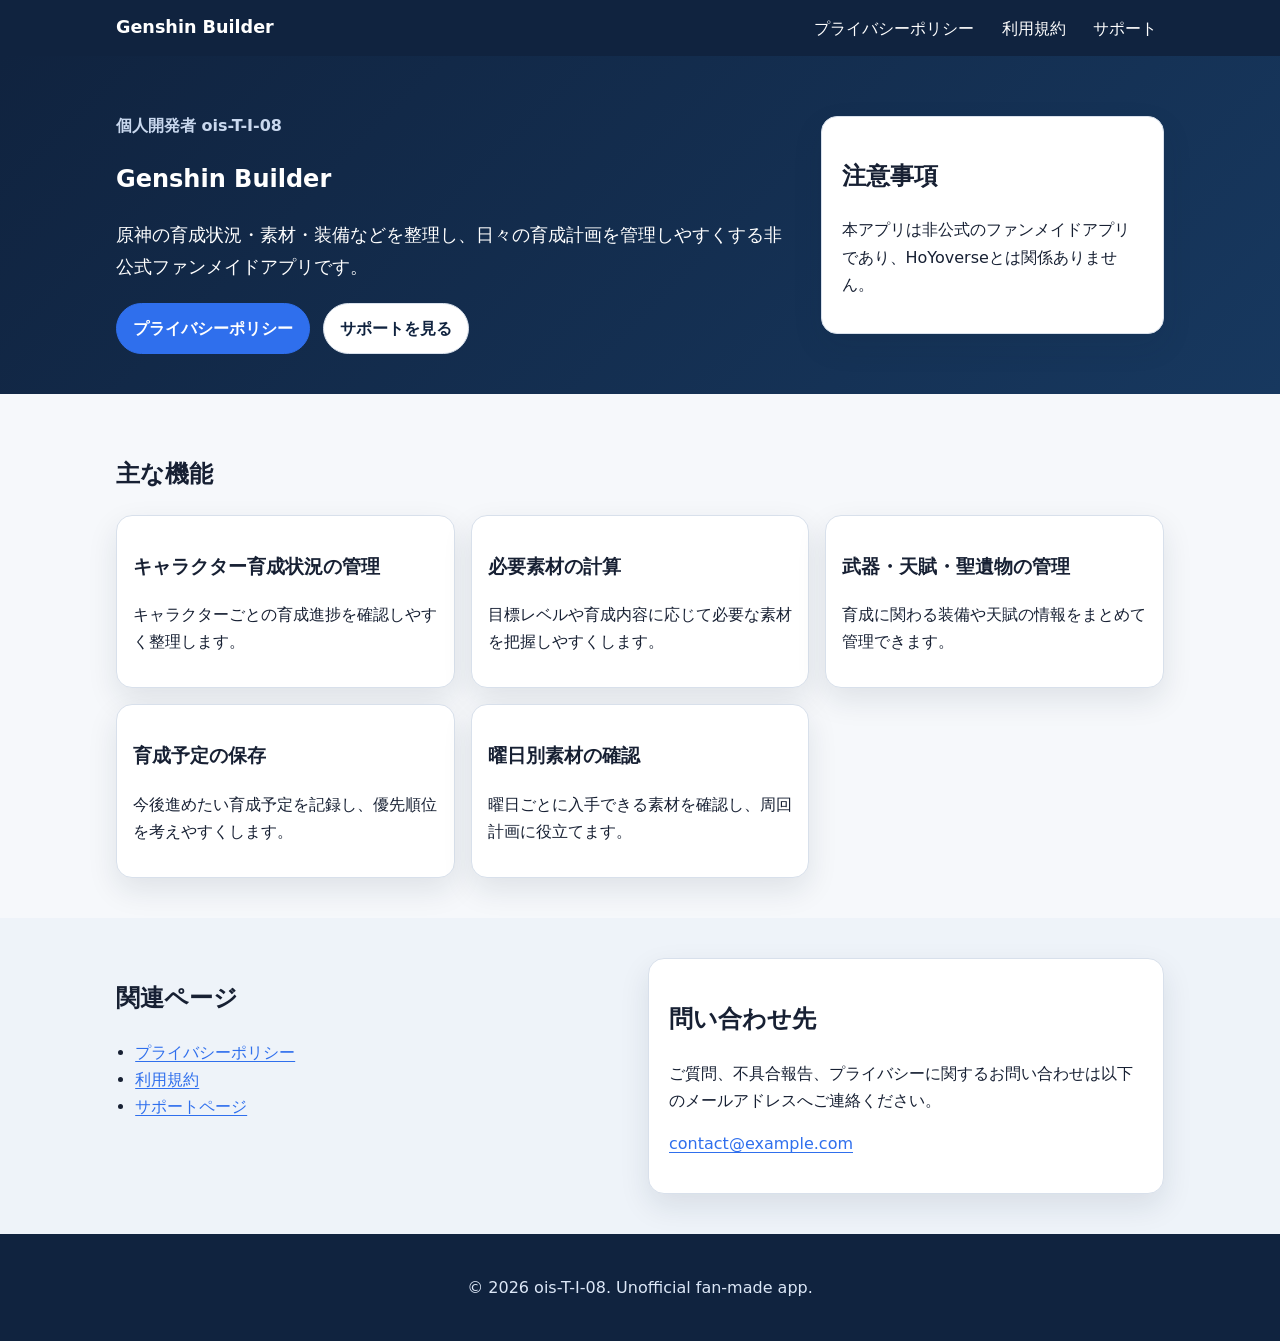
==== index.html @ 28a94cfc "Create Genshin Builder GitHub Pages site" ====
<!doctype html>
<html lang="ja">
<head>
  <meta charset="utf-8">
  <meta name="viewport" content="width=device-width, initial-scale=1">
  <title>Genshin Builder | ois-T-I-08</title>
  <meta name="description" content="個人開発者 ois-T-I-08 が制作する、原神の育成状況・素材・装備などを管理する非公式ファンメイドアプリ Genshin Builder の紹介サイトです。">
  <meta property="og:type" content="website">
  <meta property="og:title" content="Genshin Builder | ois-T-I-08">
  <meta property="og:description" content="原神のキャラクター育成状況、必要素材、武器・天賦・聖遺物などを管理する非公式ファンメイドアプリです。">
  <meta property="og:url" content="./">
  <meta name="theme-color" content="#10233f">
  <link rel="stylesheet" href="css/style.css">
</head>
<body>
  <header class="site-header">
    <nav class="nav" aria-label="主要ナビゲーション">
      <a class="brand" href="index.html" aria-current="page">Genshin Builder</a>
      <button class="nav-toggle" type="button" aria-expanded="false" aria-controls="nav-links">メニュー</button>
      <ul class="nav-links" id="nav-links">
        <li><a href="privacy.html">プライバシーポリシー</a></li>
        <li><a href="terms.html">利用規約</a></li>
        <li><a href="support.html">サポート</a></li>
      </ul>
    </nav>
  </header>

  <main>
    <section class="hero section">
      <div class="container hero-grid">
        <div>
          <p class="eyebrow">個人開発者 ois-T-I-08</p>
          <h1>Genshin Builder</h1>
          <p class="lead">原神の育成状況・素材・装備などを整理し、日々の育成計画を管理しやすくする非公式ファンメイドアプリです。</p>
          <div class="button-row" aria-label="関連ページ">
            <a class="button primary" href="privacy.html">プライバシーポリシー</a>
            <a class="button" href="support.html">サポートを見る</a>
          </div>
        </div>
        <aside class="notice-card" aria-label="重要な注意書き">
          <h2>注意事項</h2>
          <p>本アプリは非公式のファンメイドアプリであり、HoYoverseとは関係ありません。</p>
        </aside>
      </div>
    </section>

    <section class="section" aria-labelledby="features-title">
      <div class="container">
        <h2 id="features-title">主な機能</h2>
        <div class="card-grid">
          <article class="card"><h3>キャラクター育成状況の管理</h3><p>キャラクターごとの育成進捗を確認しやすく整理します。</p></article>
          <article class="card"><h3>必要素材の計算</h3><p>目標レベルや育成内容に応じて必要な素材を把握しやすくします。</p></article>
          <article class="card"><h3>武器・天賦・聖遺物の管理</h3><p>育成に関わる装備や天賦の情報をまとめて管理できます。</p></article>
          <article class="card"><h3>育成予定の保存</h3><p>今後進めたい育成予定を記録し、優先順位を考えやすくします。</p></article>
          <article class="card"><h3>曜日別素材の確認</h3><p>曜日ごとに入手できる素材を確認し、周回計画に役立てます。</p></article>
        </div>
      </div>
    </section>

    <section class="section soft" aria-labelledby="links-title">
      <div class="container two-column">
        <div>
          <h2 id="links-title">関連ページ</h2>
          <ul class="link-list">
            <li><a href="privacy.html">プライバシーポリシー</a></li>
            <li><a href="terms.html">利用規約</a></li>
            <li><a href="support.html">サポートページ</a></li>
          </ul>
        </div>
        <div class="card contact-card">
          <h2>問い合わせ先</h2>
          <p>ご質問、不具合報告、プライバシーに関するお問い合わせは以下のメールアドレスへご連絡ください。</p>
          <p><a href="mailto:contact@example.com">contact@example.com</a></p>
        </div>
      </div>
    </section>
  </main>

  <footer class="site-footer">
    <p>&copy; <span id="year">2026</span> ois-T-I-08. Unofficial fan-made app.</p>
  </footer>
  <script src="js/main.js" defer></script>
</body>
</html>
---- css/style.css ----
:root{--bg:#f6f8fb;--surface:#fff;--navy:#10233f;--navy-2:#17385f;--text:#172033;--muted:#5d6b80;--border:#d8e0eb;--accent:#2f6fed;--shadow:0 12px 30px rgba(16,35,63,.10)}*{box-sizing:border-box}html{font-size:16px}body{margin:0;font-family:system-ui,-apple-system,BlinkMacSystemFont,"Segoe UI",sans-serif;line-height:1.7;color:var(--text);background:var(--bg)}a{color:var(--accent);text-underline-offset:.18em}a:focus-visible,button:focus-visible{outline:3px solid #ffbf47;outline-offset:3px}.site-header{background:var(--navy);color:#fff;position:sticky;top:0;z-index:10}.nav{max-width:1080px;margin:auto;padding:.8rem 1rem;display:flex;align-items:center;justify-content:space-between;gap:1rem}.brand{color:#fff;font-weight:700;text-decoration:none;font-size:1.1rem}.nav-links{display:flex;gap:.8rem;list-style:none;margin:0;padding:0}.nav-links a{color:#fff;text-decoration:none;padding:.35rem .45rem;border-radius:.5rem}.nav-links a:hover,.nav-links a[aria-current="page"]{background:rgba(255,255,255,.14)}.nav-toggle{display:none;background:#fff;color:var(--navy);border:0;border-radius:.5rem;padding:.45rem .7rem;font-weight:700}.container{max-width:1080px;margin:auto;padding:0 1rem}.section{padding:2.5rem 0}.hero{background:linear-gradient(135deg,var(--navy),var(--navy-2));color:#fff}.hero-grid{display:grid;grid-template-columns:minmax(0,1.6fr) minmax(240px,.8fr);gap:1.25rem;align-items:center}.eyebrow{font-weight:700;color:#c9d8ee}.lead{font-size:1.15rem;max-width:42rem}.button-row{display:flex;flex-wrap:wrap;gap:.8rem;margin-top:1.3rem}.button{display:inline-block;border:1px solid var(--border);background:#fff;color:var(--navy);text-decoration:none;border-radius:999px;padding:.7rem 1rem;font-weight:700}.button.primary{background:var(--accent);border-color:var(--accent);color:#fff}.notice-card,.card,.content-card{background:var(--surface);color:var(--text);border:1px solid var(--border);border-radius:1rem;box-shadow:var(--shadow)}.notice-card{padding:1.2rem}.card{padding:1rem}.card-grid{display:grid;grid-template-columns:repeat(3,minmax(0,1fr));gap:1rem}.soft{background:#eef3f9}.two-column{display:grid;grid-template-columns:1fr 1fr;gap:1rem}.link-list{padding-left:1.2rem}.contact-card,.content-card{padding:1.25rem}.content-card{max-width:860px}.content-card h1,.content-card h2{line-height:1.35}.meta,.muted{color:var(--muted)}.support-mail{font-size:1.15rem;font-weight:700}.center{text-align:center}.site-footer{background:var(--navy);color:#dce7f7;text-align:center;padding:1.5rem 1rem}@media (max-width:760px){.nav{align-items:flex-start}.nav-toggle{display:block}.nav-links{display:none;position:absolute;left:1rem;right:1rem;top:3.6rem;background:var(--navy-2);border-radius:.8rem;padding:.7rem;flex-direction:column}.nav-links.is-open{display:flex}.hero-grid,.two-column,.card-grid{grid-template-columns:1fr}.section{padding:2rem 0}.lead{font-size:1.05rem}}
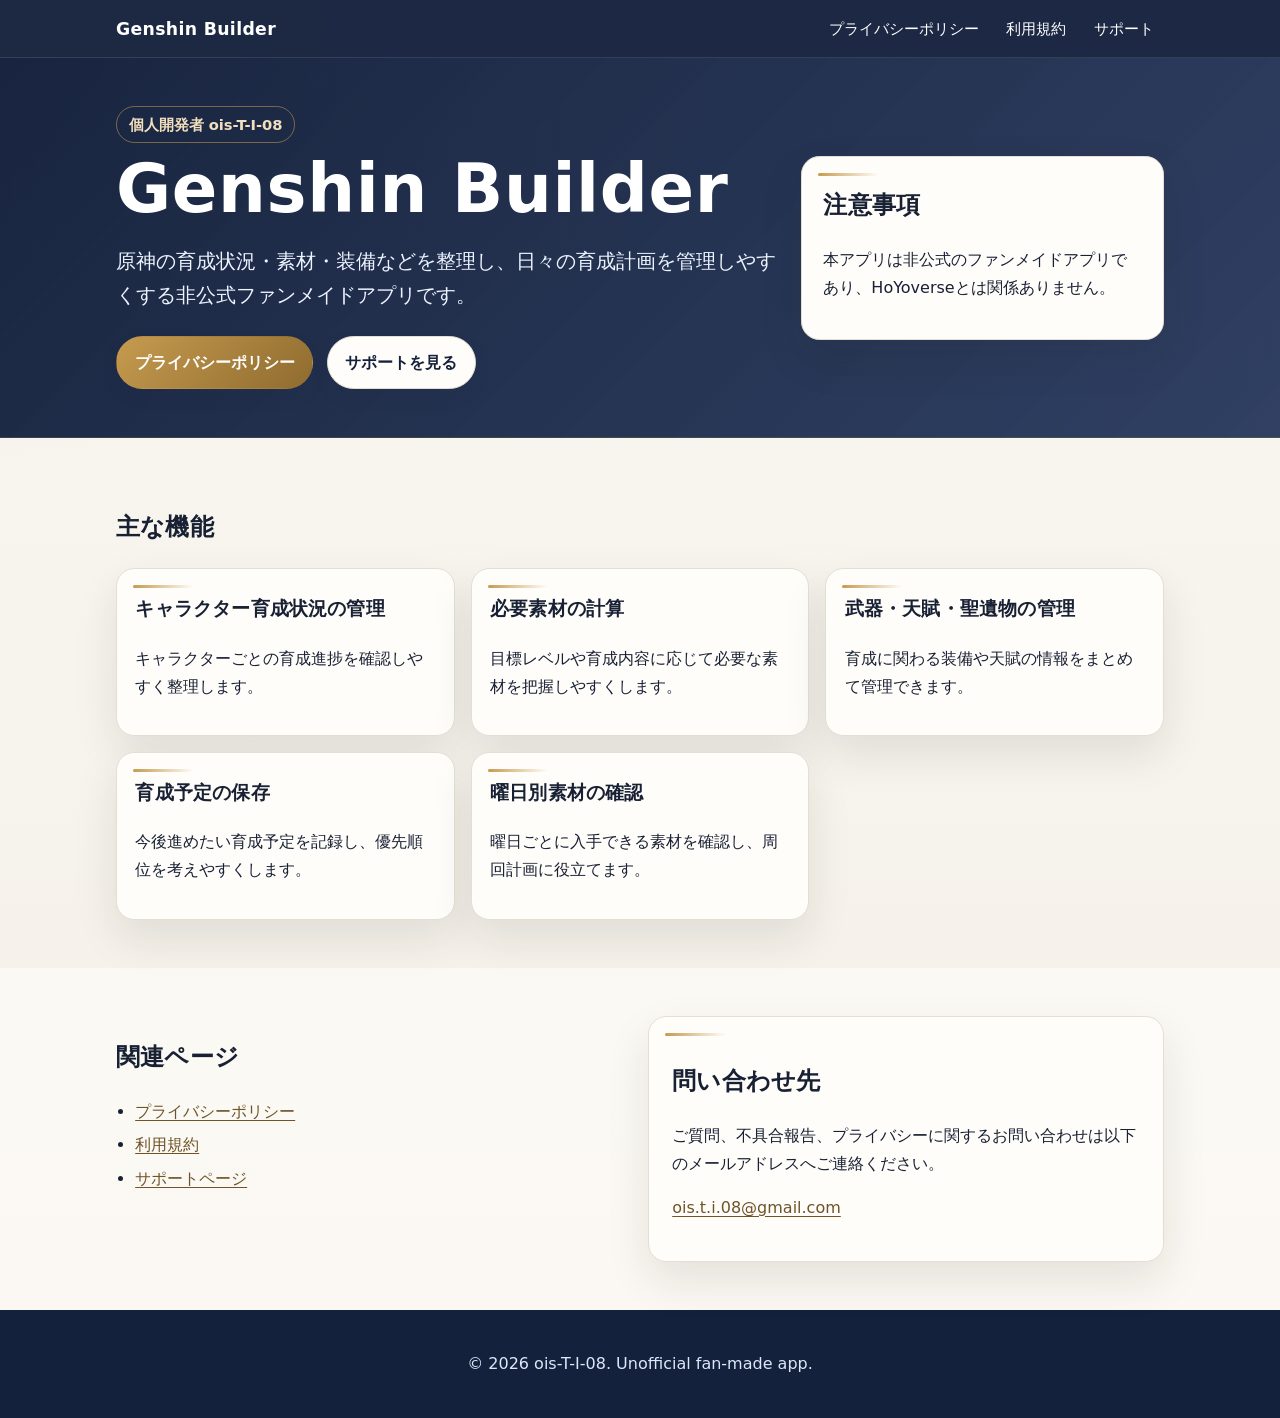
==== commit 4a64c6e4: "Refine site style and update contact email" ====
--- a/index.html
+++ b/index.html
@@ -10,6 +10,7 @@
   <meta property="og:description" content="原神のキャラクター育成状況、必要素材、武器・天賦・聖遺物などを管理する非公式ファンメイドアプリです。">
   <meta property="og:url" content="./">
   <meta name="theme-color" content="#10233f">
+  <link rel="icon" href="data:image/svg+xml,%3Csvg xmlns=%27http://www.w3.org/2000/svg%27 viewBox=%270 0 64 64%27%3E%3Crect width=%2764%27 height=%2764%27 rx=%2714%27 fill=%27%2310233f%27/%3E%3Ctext x=%2732%27 y=%2741%27 text-anchor=%27middle%27 font-size=%2730%27 fill=%27white%27 font-family=%27Arial%27%3EG%3C/text%3E%3C/svg%3E">
   <link rel="stylesheet" href="css/style.css">
 </head>
 <body>
@@ -70,7 +71,7 @@
         <div class="card contact-card">
           <h2>問い合わせ先</h2>
           <p>ご質問、不具合報告、プライバシーに関するお問い合わせは以下のメールアドレスへご連絡ください。</p>
-          <p><a href="mailto:contact@example.com">contact@example.com</a></p>
+          <p><a href="mailto:ois.t.i.08@gmail.com">ois.t.i.08@gmail.com</a></p>
         </div>
       </div>
     </section>
--- a/css/style.css
+++ b/css/style.css
@@ -1 +1,333 @@
-:root{--bg:#f6f8fb;--surface:#fff;--navy:#10233f;--navy-2:#17385f;--text:#172033;--muted:#5d6b80;--border:#d8e0eb;--accent:#2f6fed;--shadow:0 12px 30px rgba(16,35,63,.10)}*{box-sizing:border-box}html{font-size:16px}body{margin:0;font-family:system-ui,-apple-system,BlinkMacSystemFont,"Segoe UI",sans-serif;line-height:1.7;color:var(--text);background:var(--bg)}a{color:var(--accent);text-underline-offset:.18em}a:focus-visible,button:focus-visible{outline:3px solid #ffbf47;outline-offset:3px}.site-header{background:var(--navy);color:#fff;position:sticky;top:0;z-index:10}.nav{max-width:1080px;margin:auto;padding:.8rem 1rem;display:flex;align-items:center;justify-content:space-between;gap:1rem}.brand{color:#fff;font-weight:700;text-decoration:none;font-size:1.1rem}.nav-links{display:flex;gap:.8rem;list-style:none;margin:0;padding:0}.nav-links a{color:#fff;text-decoration:none;padding:.35rem .45rem;border-radius:.5rem}.nav-links a:hover,.nav-links a[aria-current="page"]{background:rgba(255,255,255,.14)}.nav-toggle{display:none;background:#fff;color:var(--navy);border:0;border-radius:.5rem;padding:.45rem .7rem;font-weight:700}.container{max-width:1080px;margin:auto;padding:0 1rem}.section{padding:2.5rem 0}.hero{background:linear-gradient(135deg,var(--navy),var(--navy-2));color:#fff}.hero-grid{display:grid;grid-template-columns:minmax(0,1.6fr) minmax(240px,.8fr);gap:1.25rem;align-items:center}.eyebrow{font-weight:700;color:#c9d8ee}.lead{font-size:1.15rem;max-width:42rem}.button-row{display:flex;flex-wrap:wrap;gap:.8rem;margin-top:1.3rem}.button{display:inline-block;border:1px solid var(--border);background:#fff;color:var(--navy);text-decoration:none;border-radius:999px;padding:.7rem 1rem;font-weight:700}.button.primary{background:var(--accent);border-color:var(--accent);color:#fff}.notice-card,.card,.content-card{background:var(--surface);color:var(--text);border:1px solid var(--border);border-radius:1rem;box-shadow:var(--shadow)}.notice-card{padding:1.2rem}.card{padding:1rem}.card-grid{display:grid;grid-template-columns:repeat(3,minmax(0,1fr));gap:1rem}.soft{background:#eef3f9}.two-column{display:grid;grid-template-columns:1fr 1fr;gap:1rem}.link-list{padding-left:1.2rem}.contact-card,.content-card{padding:1.25rem}.content-card{max-width:860px}.content-card h1,.content-card h2{line-height:1.35}.meta,.muted{color:var(--muted)}.support-mail{font-size:1.15rem;font-weight:700}.center{text-align:center}.site-footer{background:var(--navy);color:#dce7f7;text-align:center;padding:1.5rem 1rem}@media (max-width:760px){.nav{align-items:flex-start}.nav-toggle{display:block}.nav-links{display:none;position:absolute;left:1rem;right:1rem;top:3.6rem;background:var(--navy-2);border-radius:.8rem;padding:.7rem;flex-direction:column}.nav-links.is-open{display:flex}.hero-grid,.two-column,.card-grid{grid-template-columns:1fr}.section{padding:2rem 0}.lead{font-size:1.05rem}}
+:root {
+  --bg: #f7f4ee;
+  --surface: #fffdfa;
+  --navy: #14213d;
+  --navy-2: #1f3157;
+  --ink: #182033;
+  --muted: #657086;
+  --border: #e4ded2;
+  --accent: #8f6b2f;
+  --accent-2: #c69b4f;
+  --shadow: 0 18px 44px rgba(34, 30, 24, 0.10);
+}
+
+* {
+  box-sizing: border-box;
+}
+
+html {
+  font-size: 16px;
+  scroll-behavior: smooth;
+}
+
+body {
+  margin: 0;
+  font-family: system-ui, -apple-system, BlinkMacSystemFont, "Segoe UI", sans-serif;
+  line-height: 1.75;
+  color: var(--ink);
+  background:
+    radial-gradient(circle at top left, rgba(198, 155, 79, 0.18), transparent 30rem),
+    linear-gradient(180deg, #fbf8f2 0%, var(--bg) 45%, #f4efe6 100%);
+}
+
+a {
+  color: #6f5427;
+  text-underline-offset: 0.2em;
+}
+
+a:hover {
+  color: var(--navy-2);
+}
+
+a:focus-visible,
+button:focus-visible {
+  outline: 3px solid var(--accent-2);
+  outline-offset: 3px;
+}
+
+.site-header {
+  background: rgba(20, 33, 61, 0.96);
+  color: #ffffff;
+  position: sticky;
+  top: 0;
+  z-index: 10;
+  border-bottom: 1px solid rgba(255, 255, 255, 0.10);
+  backdrop-filter: blur(10px);
+}
+
+.nav {
+  max-width: 1080px;
+  margin: auto;
+  padding: 0.85rem 1rem;
+  display: flex;
+  align-items: center;
+  justify-content: space-between;
+  gap: 1rem;
+}
+
+.brand {
+  color: #ffffff;
+  font-weight: 800;
+  letter-spacing: 0.02em;
+  text-decoration: none;
+  font-size: 1.08rem;
+}
+
+.nav-links {
+  display: flex;
+  gap: 0.4rem;
+  list-style: none;
+  margin: 0;
+  padding: 0;
+}
+
+.nav-links a {
+  color: #ffffff;
+  text-decoration: none;
+  padding: 0.42rem 0.65rem;
+  border-radius: 999px;
+  font-size: 0.95rem;
+}
+
+.nav-links a:hover,
+.nav-links a[aria-current="page"] {
+  background: rgba(255, 255, 255, 0.14);
+}
+
+.nav-toggle {
+  display: none;
+  background: #ffffff;
+  color: var(--navy);
+  border: 0;
+  border-radius: 999px;
+  padding: 0.48rem 0.8rem;
+  font-weight: 700;
+}
+
+.container {
+  max-width: 1080px;
+  margin: auto;
+  padding: 0 1rem;
+}
+
+.section {
+  padding: 3rem 0;
+}
+
+.hero {
+  background:
+    linear-gradient(135deg, rgba(20, 33, 61, 0.98), rgba(31, 49, 87, 0.92)),
+    linear-gradient(90deg, rgba(198, 155, 79, 0.22), transparent);
+  color: #ffffff;
+  border-bottom: 1px solid rgba(198, 155, 79, 0.22);
+}
+
+.hero-grid {
+  display: grid;
+  grid-template-columns: minmax(0, 1.55fr) minmax(250px, 0.85fr);
+  gap: 1.4rem;
+  align-items: center;
+}
+
+.eyebrow {
+  display: inline-flex;
+  align-items: center;
+  gap: 0.45rem;
+  margin: 0 0 0.6rem;
+  padding: 0.28rem 0.72rem;
+  border: 1px solid rgba(198, 155, 79, 0.55);
+  border-radius: 999px;
+  color: #f1dfbd;
+  font-weight: 700;
+  font-size: 0.92rem;
+}
+
+h1,
+h2,
+h3 {
+  letter-spacing: 0.01em;
+}
+
+h1 {
+  margin: 0 0 0.8rem;
+  font-size: clamp(2rem, 8vw, 4.2rem);
+  line-height: 1.08;
+}
+
+.lead {
+  font-size: clamp(1.05rem, 3vw, 1.22rem);
+  max-width: 42rem;
+  color: #edf3ff;
+}
+
+.button-row {
+  display: flex;
+  flex-wrap: wrap;
+  gap: 0.85rem;
+  margin-top: 1.45rem;
+}
+
+.button {
+  display: inline-flex;
+  align-items: center;
+  justify-content: center;
+  min-height: 44px;
+  border: 1px solid var(--border);
+  background: var(--surface);
+  color: var(--navy);
+  text-decoration: none;
+  border-radius: 999px;
+  padding: 0.72rem 1.1rem;
+  font-weight: 800;
+  box-shadow: 0 8px 18px rgba(20, 33, 61, 0.08);
+}
+
+.button.primary {
+  background: linear-gradient(135deg, var(--accent-2), var(--accent));
+  border-color: transparent;
+  color: #ffffff;
+}
+
+.notice-card,
+.card,
+.content-card {
+  position: relative;
+  background: var(--surface);
+  color: var(--ink);
+  border: 1px solid var(--border);
+  border-radius: 1.15rem;
+  box-shadow: var(--shadow);
+}
+
+.notice-card::before,
+.card::before,
+.content-card::before {
+  content: "";
+  position: absolute;
+  inset: 0 auto auto 0;
+  width: 3.8rem;
+  height: 3px;
+  margin: 1rem;
+  border-radius: 999px;
+  background: linear-gradient(90deg, var(--accent-2), transparent);
+}
+
+.notice-card {
+  padding: 1.35rem;
+}
+
+.card {
+  padding: 1.15rem;
+}
+
+.card h3,
+.notice-card h2 {
+  margin-top: 0.35rem;
+}
+
+.card-grid {
+  display: grid;
+  grid-template-columns: repeat(3, minmax(0, 1fr));
+  gap: 1rem;
+}
+
+.soft {
+  background: rgba(255, 253, 250, 0.64);
+}
+
+.two-column {
+  display: grid;
+  grid-template-columns: 1fr 1fr;
+  gap: 1rem;
+}
+
+.link-list {
+  padding-left: 1.2rem;
+}
+
+.link-list li + li {
+  margin-top: 0.35rem;
+}
+
+.contact-card,
+.content-card {
+  padding: 1.45rem;
+}
+
+.content-card {
+  max-width: 860px;
+}
+
+.content-card h1,
+.content-card h2 {
+  line-height: 1.35;
+}
+
+.content-card h2 {
+  margin-top: 2rem;
+  padding-top: 0.6rem;
+  border-top: 1px solid var(--border);
+}
+
+.meta,
+.muted {
+  color: var(--muted);
+}
+
+.support-mail {
+  font-size: 1.15rem;
+  font-weight: 800;
+}
+
+.center {
+  text-align: center;
+}
+
+.site-footer {
+  background: var(--navy);
+  color: #dce7f7;
+  text-align: center;
+  padding: 1.5rem 1rem;
+}
+
+@media (max-width: 760px) {
+  .nav {
+    align-items: flex-start;
+  }
+
+  .nav-toggle {
+    display: block;
+  }
+
+  .nav-links {
+    display: none;
+    position: absolute;
+    left: 1rem;
+    right: 1rem;
+    top: 3.7rem;
+    background: #1b2f55;
+    border: 1px solid rgba(255, 255, 255, 0.12);
+    border-radius: 1rem;
+    padding: 0.7rem;
+    flex-direction: column;
+    box-shadow: 0 18px 34px rgba(0, 0, 0, 0.22);
+  }
+
+  .nav-links.is-open {
+    display: flex;
+  }
+
+  .hero-grid,
+  .two-column,
+  .card-grid {
+    grid-template-columns: 1fr;
+  }
+
+  .section {
+    padding: 2.2rem 0;
+  }
+
+  .lead {
+    font-size: 1.05rem;
+  }
+}
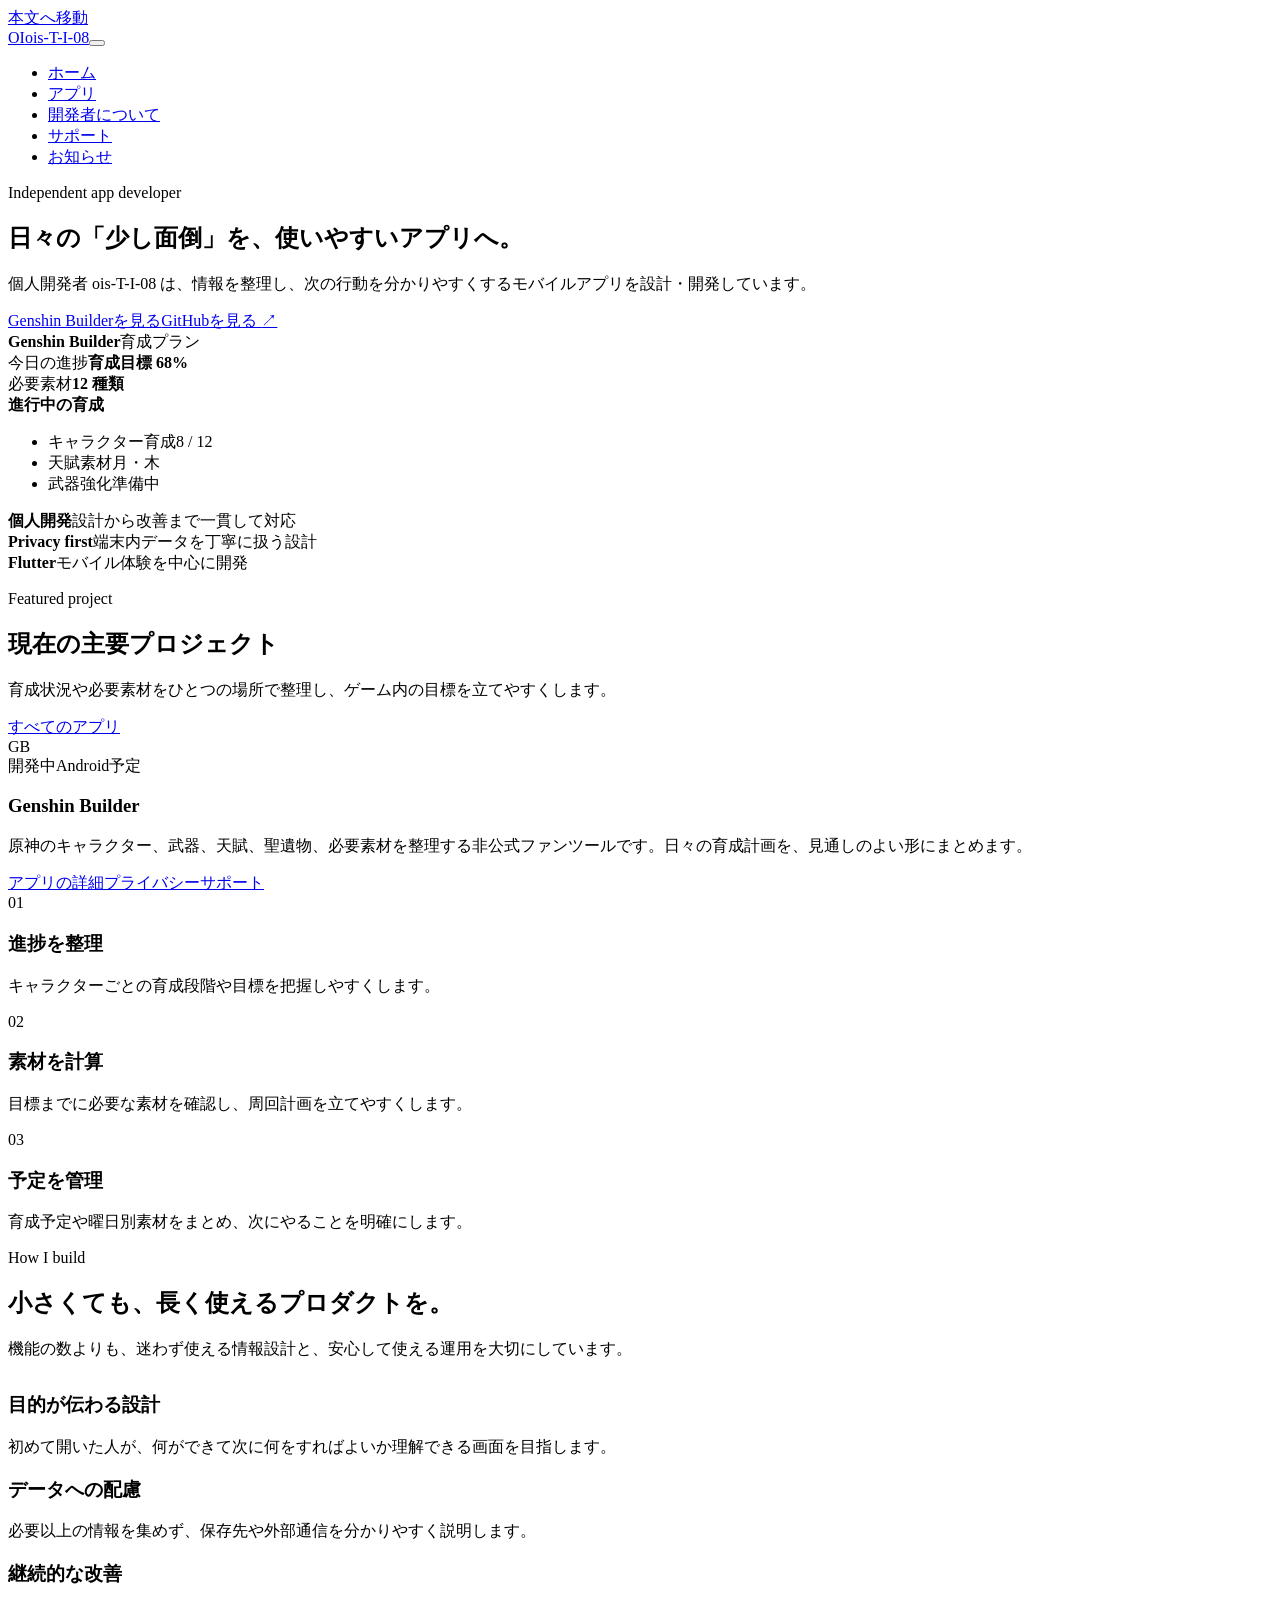
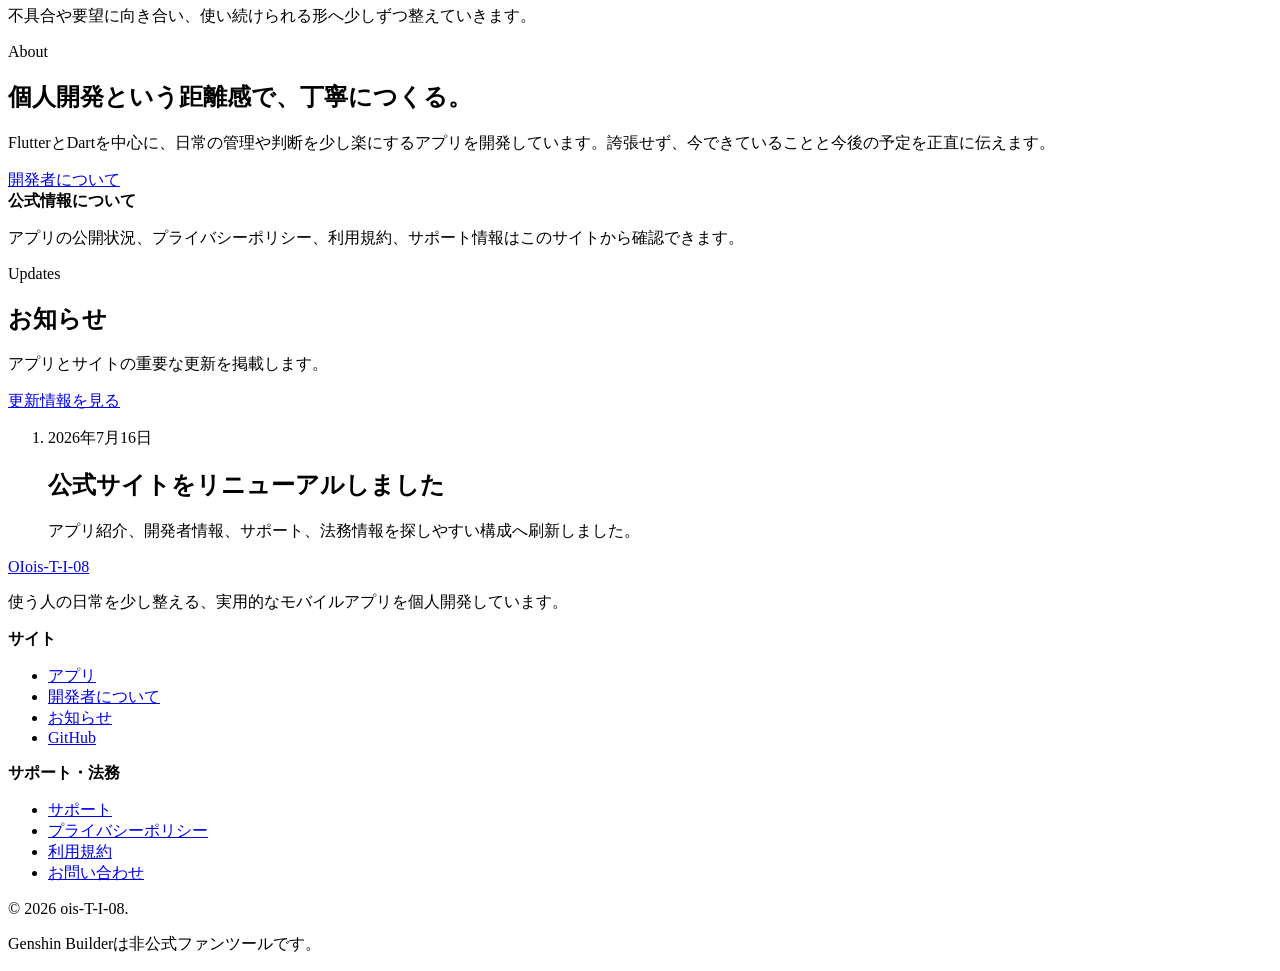
==== commit 0d1c734a: "feat(site): redesign official developer website" ====
--- a/index.html
+++ b/index.html
@@ -3,83 +3,46 @@
 <head>
   <meta charset="utf-8">
   <meta name="viewport" content="width=device-width, initial-scale=1">
-  <title>Genshin Builder | ois-T-I-08</title>
-  <meta name="description" content="個人開発者 ois-T-I-08 が制作する、原神の育成状況・素材・装備などを管理する非公式ファンメイドアプリ Genshin Builder の紹介サイトです。">
-  <meta property="og:type" content="website">
-  <meta property="og:title" content="Genshin Builder | ois-T-I-08">
-  <meta property="og:description" content="原神のキャラクター育成状況、必要素材、武器・天賦・聖遺物などを管理する非公式ファンメイドアプリです。">
-  <meta property="og:url" content="./">
-  <meta name="theme-color" content="#10233f">
-  <link rel="icon" href="data:image/svg+xml,%3Csvg xmlns=%27http://www.w3.org/2000/svg%27 viewBox=%270 0 64 64%27%3E%3Crect width=%2764%27 height=%2764%27 rx=%2714%27 fill=%27%2310233f%27/%3E%3Ctext x=%2732%27 y=%2741%27 text-anchor=%27middle%27 font-size=%2730%27 fill=%27white%27 font-family=%27Arial%27%3EG%3C/text%3E%3C/svg%3E">
-  <link rel="stylesheet" href="css/style.css">
+  <title>ois-T-I-08 | 個人アプリ開発者</title>
+  <meta name="description" content="個人開発者 ois-T-I-08 の公式サイト。Genshin Builderをはじめ、日常を少し整える実用的なモバイルアプリを開発しています。">
+  <link rel="canonical" href="https://ois-t-i-08.github.io/.github.io/">
+  <link rel="manifest" href="/.github.io/site.webmanifest">
+  <link rel="icon" href="/.github.io/favicon.png" type="image/png">
+  <meta name="theme-color" content="#173a5e">
+  <meta property="og:type" content="website"><meta property="og:locale" content="ja_JP"><meta property="og:site_name" content="ois-T-I-08"><meta property="og:title" content="ois-T-I-08 | 個人アプリ開発者"><meta property="og:description" content="使う人の日常を少し整える、実用的なモバイルアプリを個人開発しています。"><meta property="og:url" content="https://ois-t-i-08.github.io/.github.io/"><meta property="og:image" content="https://ois-t-i-08.github.io/.github.io/og.png"><meta property="og:image:alt" content="ois-T-I-08 Independent App Developer — Genshin Builder">
+  <meta name="twitter:card" content="summary_large_image"><meta name="twitter:title" content="ois-T-I-08 | 個人アプリ開発者"><meta name="twitter:description" content="使う人の日常を少し整える、実用的なモバイルアプリを個人開発しています。"><meta name="twitter:image" content="https://ois-t-i-08.github.io/.github.io/og.png">
+  <script type="application/ld+json">{"@context":"https://schema.org","@type":"Person","name":"ois-T-I-08","url":"https://ois-t-i-08.github.io/.github.io/","sameAs":["https://github.com/ois-T-I-08"],"knowsAbout":["Flutter","Dart","Mobile application development"]}</script>
+  <link rel="stylesheet" href="/.github.io/css/style.css">
 </head>
 <body>
-  <header class="site-header">
-    <nav class="nav" aria-label="主要ナビゲーション">
-      <a class="brand" href="index.html" aria-current="page">Genshin Builder</a>
-      <button class="nav-toggle" type="button" aria-expanded="false" aria-controls="nav-links">メニュー</button>
-      <ul class="nav-links" id="nav-links">
-        <li><a href="privacy.html">プライバシーポリシー</a></li>
-        <li><a href="terms.html">利用規約</a></li>
-        <li><a href="support.html">サポート</a></li>
-      </ul>
-    </nav>
-  </header>
-
-  <main>
-    <section class="hero section">
+  <a class="skip-link" href="#main">本文へ移動</a>
+  <header class="site-header"><nav class="nav" aria-label="主要ナビゲーション"><a class="brand" href="/.github.io/" aria-current="page"><span class="brand-mark" aria-hidden="true">OI</span><span>ois-T-I-08</span></a><button class="nav-toggle" type="button" aria-expanded="false" aria-controls="nav-links" aria-label="メニューを開く"><span class="nav-toggle-lines" aria-hidden="true"></span></button><ul class="nav-links" id="nav-links"><li><a href="/.github.io/" aria-current="page">ホーム</a></li><li><a href="/.github.io/apps.html">アプリ</a></li><li><a href="/.github.io/about.html">開発者について</a></li><li><a href="/.github.io/support.html">サポート</a></li><li><a href="/.github.io/news.html">お知らせ</a></li></ul></nav></header>
+  <main id="main">
+    <section class="hero">
       <div class="container hero-grid">
         <div>
-          <p class="eyebrow">個人開発者 ois-T-I-08</p>
-          <h1>Genshin Builder</h1>
-          <p class="lead">原神の育成状況・素材・装備などを整理し、日々の育成計画を管理しやすくする非公式ファンメイドアプリです。</p>
-          <div class="button-row" aria-label="関連ページ">
-            <a class="button primary" href="privacy.html">プライバシーポリシー</a>
-            <a class="button" href="support.html">サポートを見る</a>
-          </div>
+          <p class="kicker">Independent app developer</p>
+          <h1>日々の「少し面倒」を、<span>使いやすいアプリ</span>へ。</h1>
+          <p class="lead">個人開発者 ois-T-I-08 は、情報を整理し、次の行動を分かりやすくするモバイルアプリを設計・開発しています。</p>
+          <div class="button-row"><a class="button primary" href="/.github.io/genshin-builder.html">Genshin Builderを見る</a><a class="button ghost" href="https://github.com/ois-T-I-08" rel="me external">GitHubを見る <span aria-hidden="true">↗</span></a></div>
         </div>
-        <aside class="notice-card" aria-label="重要な注意書き">
-          <h2>注意事項</h2>
-          <p>本アプリは非公式のファンメイドアプリであり、HoYoverseとは関係ありません。</p>
-        </aside>
+        <div class="app-window" role="img" aria-label="Genshin Builderの利用イメージ。育成状況と必要素材を一覧で整理している画面">
+          <div class="app-window-bar"><strong>Genshin Builder</strong><span>育成プラン</span></div>
+          <div class="app-window-body"><div class="app-summary"><div class="mock-panel"><span>今日の進捗</span><strong>育成目標 68%</strong><div class="progress"><span></span></div></div><div class="mock-panel"><span>必要素材</span><strong>12 種類</strong></div></div><div class="mock-panel"><strong>進行中の育成</strong><ul class="mock-list"><li><span><span class="mock-dot"></span>キャラクター育成</span><span>8 / 12</span></li><li><span><span class="mock-dot"></span>天賦素材</span><span>月・木</span></li><li><span><span class="mock-dot"></span>武器強化</span><span>準備中</span></li></ul></div></div>
+        </div>
       </div>
+      <div class="container stat-strip" aria-label="開発方針"><div class="stat-item"><strong>個人開発</strong><span>設計から改善まで一貫して対応</span></div><div class="stat-item"><strong>Privacy first</strong><span>端末内データを丁寧に扱う設計</span></div><div class="stat-item"><strong>Flutter</strong><span>モバイル体験を中心に開発</span></div></div>
     </section>
 
-    <section class="section" aria-labelledby="features-title">
-      <div class="container">
-        <h2 id="features-title">主な機能</h2>
-        <div class="card-grid">
-          <article class="card"><h3>キャラクター育成状況の管理</h3><p>キャラクターごとの育成進捗を確認しやすく整理します。</p></article>
-          <article class="card"><h3>必要素材の計算</h3><p>目標レベルや育成内容に応じて必要な素材を把握しやすくします。</p></article>
-          <article class="card"><h3>武器・天賦・聖遺物の管理</h3><p>育成に関わる装備や天賦の情報をまとめて管理できます。</p></article>
-          <article class="card"><h3>育成予定の保存</h3><p>今後進めたい育成予定を記録し、優先順位を考えやすくします。</p></article>
-          <article class="card"><h3>曜日別素材の確認</h3><p>曜日ごとに入手できる素材を確認し、周回計画に役立てます。</p></article>
-        </div>
-      </div>
-    </section>
+    <section class="section surface-section" aria-labelledby="project-heading"><div class="container"><div class="section-header"><div class="section-heading"><p class="eyebrow">Featured project</p><h2 id="project-heading">現在の主要プロジェクト</h2><p>育成状況や必要素材をひとつの場所で整理し、ゲーム内の目標を立てやすくします。</p></div><a class="text-link" href="/.github.io/apps.html">すべてのアプリ</a></div><article class="project-card"><div><div class="app-identity"><div class="app-icon" aria-hidden="true">GB</div><div><div class="badge-row"><span class="badge status">開発中</span><span class="badge">Android予定</span></div><h3>Genshin Builder</h3></div></div><p>原神のキャラクター、武器、天賦、聖遺物、必要素材を整理する非公式ファンツールです。日々の育成計画を、見通しのよい形にまとめます。</p><div class="link-cluster"><a class="text-link" href="/.github.io/genshin-builder.html">アプリの詳細</a><a href="/.github.io/privacy.html">プライバシー</a><a href="/.github.io/support.html">サポート</a></div></div><div class="feature-grid"><div class="feature"><div class="feature-icon" aria-hidden="true">01</div><h3>進捗を整理</h3><p>キャラクターごとの育成段階や目標を把握しやすくします。</p></div><div class="feature"><div class="feature-icon" aria-hidden="true">02</div><h3>素材を計算</h3><p>目標までに必要な素材を確認し、周回計画を立てやすくします。</p></div><div class="feature"><div class="feature-icon" aria-hidden="true">03</div><h3>予定を管理</h3><p>育成予定や曜日別素材をまとめ、次にやることを明確にします。</p></div></div></article></div></section>
 
-    <section class="section soft" aria-labelledby="links-title">
-      <div class="container two-column">
-        <div>
-          <h2 id="links-title">関連ページ</h2>
-          <ul class="link-list">
-            <li><a href="privacy.html">プライバシーポリシー</a></li>
-            <li><a href="terms.html">利用規約</a></li>
-            <li><a href="support.html">サポートページ</a></li>
-          </ul>
-        </div>
-        <div class="card contact-card">
-          <h2>問い合わせ先</h2>
-          <p>ご質問、不具合報告、プライバシーに関するお問い合わせは以下のメールアドレスへご連絡ください。</p>
-          <p><a href="mailto:ois.t.i.08@gmail.com">ois.t.i.08@gmail.com</a></p>
-        </div>
-      </div>
-    </section>
+    <section class="section" aria-labelledby="principles-heading"><div class="container"><div class="section-heading"><p class="eyebrow">How I build</p><h2 id="principles-heading">小さくても、長く使えるプロダクトを。</h2><p>機能の数よりも、迷わず使える情報設計と、安心して使える運用を大切にしています。</p></div><div class="feature-grid" style="margin-top:2rem"><article class="feature"><h3>目的が伝わる設計</h3><p>初めて開いた人が、何ができて次に何をすればよいか理解できる画面を目指します。</p></article><article class="feature"><h3>データへの配慮</h3><p>必要以上の情報を集めず、保存先や外部通信を分かりやすく説明します。</p></article><article class="feature"><h3>継続的な改善</h3><p>不具合や要望に向き合い、使い続けられる形へ少しずつ整えていきます。</p></article></div></div></section>
+
+    <section class="section soft-section" aria-labelledby="about-heading"><div class="container project-card"><div><p class="eyebrow">About</p><h2 id="about-heading">個人開発という距離感で、丁寧につくる。</h2><p>FlutterとDartを中心に、日常の管理や判断を少し楽にするアプリを開発しています。誇張せず、今できていることと今後の予定を正直に伝えます。</p><a class="text-link" href="/.github.io/about.html">開発者について</a></div><div class="notice"><strong>公式情報について</strong><p>アプリの公開状況、プライバシーポリシー、利用規約、サポート情報はこのサイトから確認できます。</p></div></div></section>
+
+    <section class="section" aria-labelledby="news-heading"><div class="container"><div class="section-header"><div class="section-heading"><p class="eyebrow">Updates</p><h2 id="news-heading">お知らせ</h2><p>アプリとサイトの重要な更新を掲載します。</p></div><a class="text-link" href="/.github.io/news.html">更新情報を見る</a></div><ol class="timeline"><li class="timeline-item"><time datetime="2026-07-16">2026年7月16日</time><h2>公式サイトをリニューアルしました</h2><p>アプリ紹介、開発者情報、サポート、法務情報を探しやすい構成へ刷新しました。</p></li></ol></div></section>
   </main>
-
-  <footer class="site-footer">
-    <p>&copy; <span id="year">2026</span> ois-T-I-08. Unofficial fan-made app.</p>
-  </footer>
-  <script src="js/main.js" defer></script>
+  <footer class="site-footer"><div class="container"><div class="footer-grid"><div class="footer-brand"><a class="brand" href="/.github.io/"><span class="brand-mark" aria-hidden="true">OI</span><span>ois-T-I-08</span></a><p>使う人の日常を少し整える、実用的なモバイルアプリを個人開発しています。</p></div><div><strong class="footer-heading">サイト</strong><ul class="footer-links"><li><a href="/.github.io/apps.html">アプリ</a></li><li><a href="/.github.io/about.html">開発者について</a></li><li><a href="/.github.io/news.html">お知らせ</a></li><li><a href="https://github.com/ois-T-I-08" rel="me external">GitHub</a></li></ul></div><div><strong class="footer-heading">サポート・法務</strong><ul class="footer-links"><li><a href="/.github.io/support.html">サポート</a></li><li><a href="/.github.io/privacy.html">プライバシーポリシー</a></li><li><a href="/.github.io/terms.html">利用規約</a></li><li><a href="mailto:ois.t.i.08@gmail.com">お問い合わせ</a></li></ul></div></div><div class="footer-bottom"><p>&copy; <span data-current-year>2026</span> ois-T-I-08.</p><p>Genshin Builderは非公式ファンツールです。</p></div></div></footer>
+  <script src="/.github.io/js/main.js" defer></script>
 </body>
 </html>
